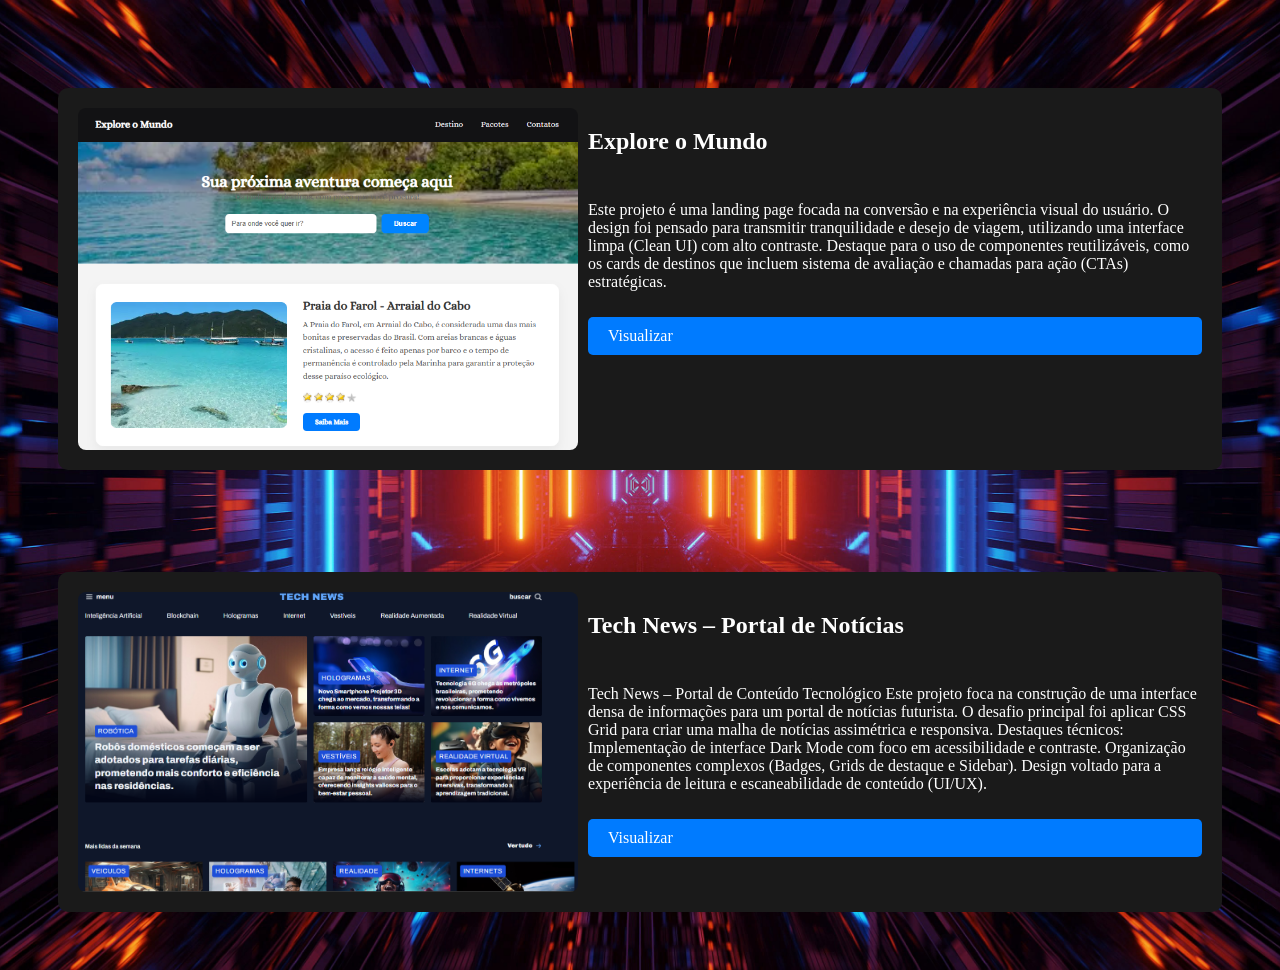
==== projetos.html @ 8f605c96 "iniacilização e finalização da parte interna do "meus projetos"" ====
<!DOCTYPE html>
<html lang="pt-br">
<head>
  <meta charset="UTF-8">
  <meta name="viewport" content="width=device-width, initial-scale=1.0">
  <link rel="stylesheet" href="viagens.css">  <!-- Link para o CSS -->
  <title>Meus Projetos</title>
</head>
<body class="pag-projetos">
  <section class="container-projetos">
    <div class="card-projetos">
      <img src="imagens/img-projeto-1.png" alt="Projeto Explore o Mundo" class="img-mg">
      <div class="texto">
        <h2>Explore o Mundo</h2>
        <p>Este projeto é uma landing page focada na conversão e na experiência visual do usuário. O design foi pensado para transmitir tranquilidade e desejo de viagem, utilizando uma interface limpa (Clean UI) com alto contraste. Destaque para o uso de componentes reutilizáveis, como os cards de destinos que incluem sistema de avaliação e chamadas para ação (CTAs) estratégicas.</p>
        <a href="https://jhonata-dev0.github.io/desafio-rockseat/" class="botao-ver">Visualizar</a>
      </div>
    </div>
<p></p>
   <div class="card-projetos">
      <img src="imagens/proj.technews.png" alt="Portal de Notícias" class="img-mg">
      <div class="texto">
        <h2>Tech News – Portal de Notícias</h2>
        <p>Tech News – Portal de Conteúdo Tecnológico

Este projeto foca na construção de uma interface densa de informações para um portal de notícias futurista. O desafio principal foi aplicar CSS Grid para criar uma malha de notícias assimétrica e responsiva.

Destaques técnicos:

Implementação de interface Dark Mode com foco em acessibilidade e contraste.

Organização de componentes complexos (Badges, Grids de destaque e Sidebar).

Design voltado para a experiência de leitura e escaneabilidade de conteúdo (UI/UX).</p>
        <a href="https://jhonata-dev0.github.io/portal-noticias/" class="botao-ver">Visualizar</a>
      </div>
    </div>
  </section>
</body>
</html>
---- viagens.css ----
body.pag-projetos {
  background-image: url(imagens/fundo-2pag.jpg);
  background-size: cover;
  background-position: center;
  background-repeat: no-repeat;
  min-height: 100vh;


}
.container-projetos {
  display: flex;
  flex-wrap: wrap;
  justify-content: start;
  gap: 20px;
  padding: 50px;
}

.card-projetos {
  display: flex;
  gap: 10px;
  margin-top: 30px;
  background-color: #1a1a1a;
  padding: 20px;
  border-radius: 10px;
}

.img-mg {
  width: 500px;
  height: auto;
  border-radius: 8px;
}

.texto {
  display: flex;
  flex-direction: column;
  gap: 10px;
  color: white;
}
.botao-ver {
    background-color: #007bff; 
    color: white;            
    border: none;
    border-radius: 5px;      
    padding: 10px 20px;       
    text-decoration: none;    
  align-items: center;
justify-content: center;
    display: inline-block;}
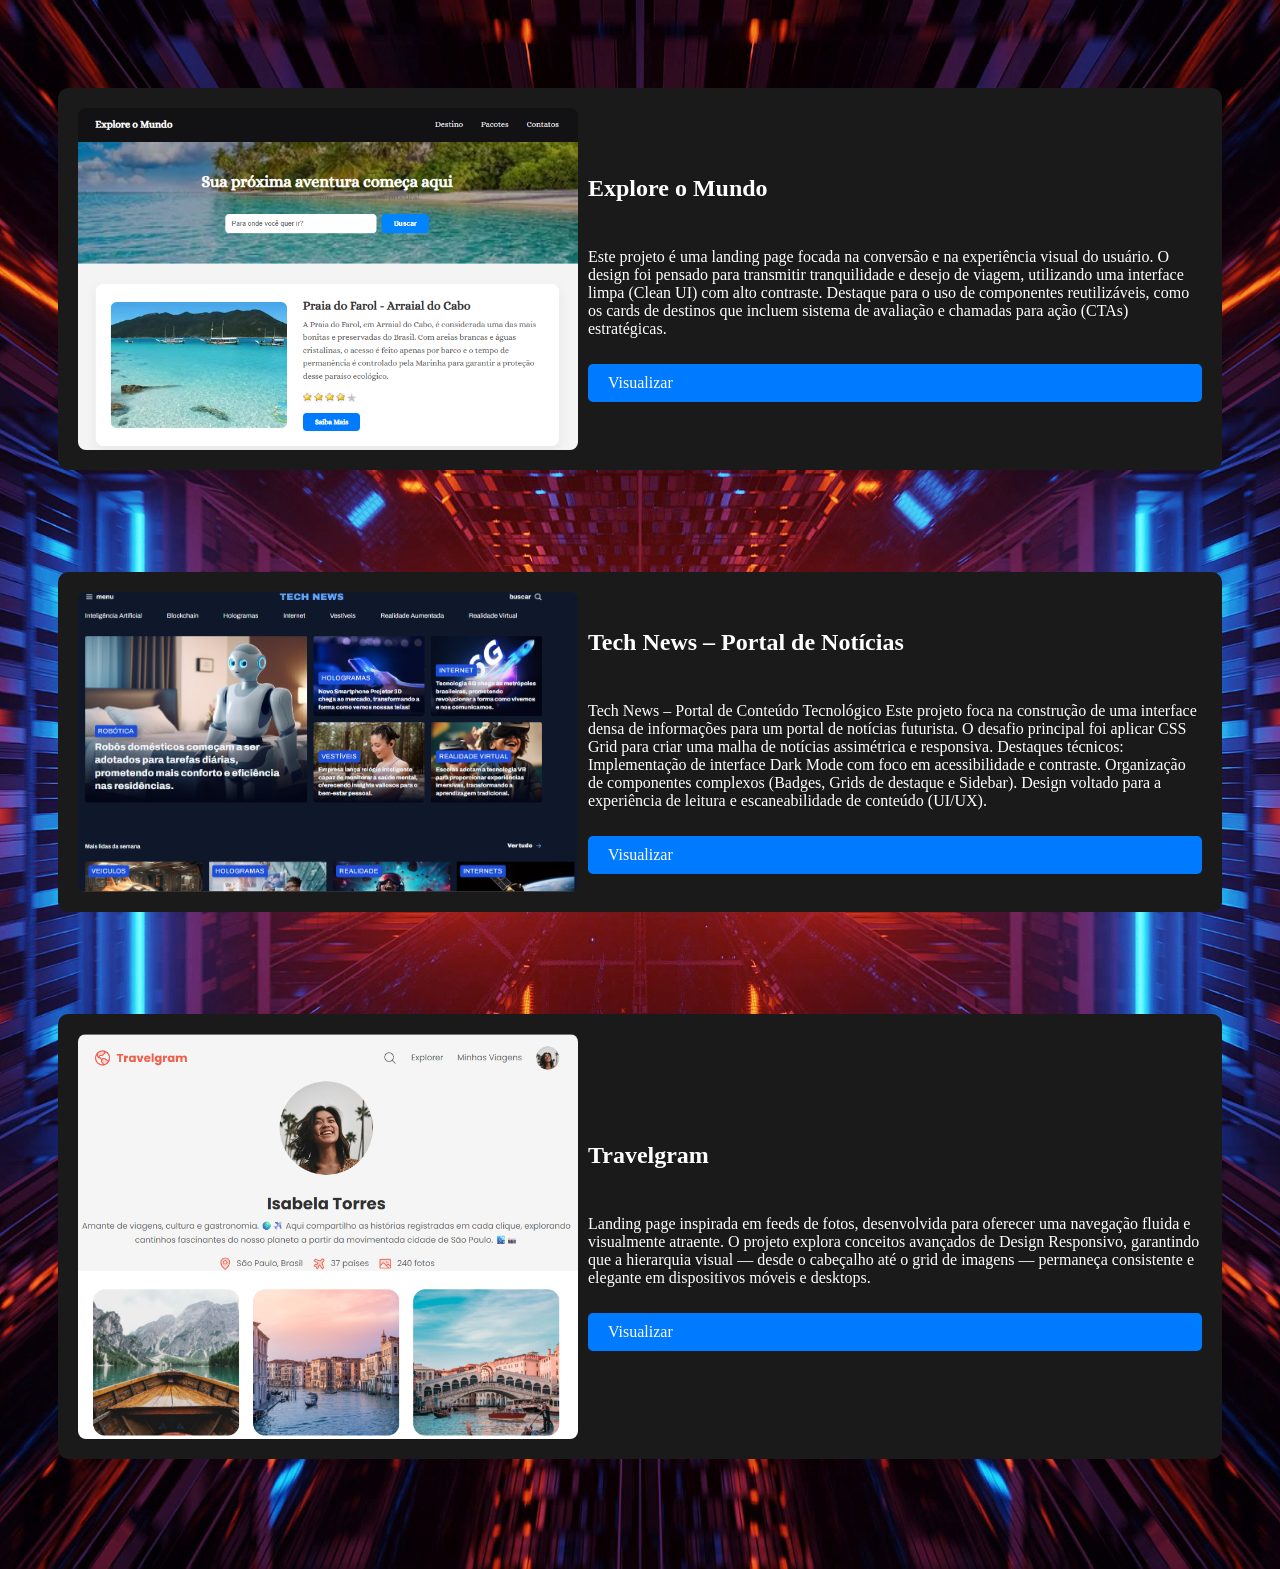
==== commit d152b9e5: "adicionando projeto travelgram" ====
--- a/projetos.html
+++ b/projetos.html
@@ -35,6 +35,17 @@
         <a href="https://jhonata-dev0.github.io/portal-noticias/" class="botao-ver">Visualizar</a>
       </div>
     </div>
+<p></p>
+    <div class="card-projetos">
+      <img src="imagens/projeto-travelgram.png" alt="Projeto Travelgram" class="img-mg">
+      <div class="texto">
+        <h2>Travelgram</h2>
+        <p>Landing page inspirada em feeds de fotos, desenvolvida para oferecer uma navegação fluida e visualmente atraente. O projeto explora conceitos avançados de Design Responsivo, garantindo que a hierarquia visual — desde o cabeçalho até o grid de imagens — permaneça consistente e elegante em dispositivos móveis e desktops.</p>
+        <a href="https://jhonata-dev0.github.io/travelgram/" class="botao-ver">Visualizar</a>
+      </div> 
+    </div>
+<p></p>
+   
   </section>
 </body>
 </html>
--- a/viagens.css
+++ b/viagens.css
@@ -16,6 +16,7 @@
 }
 
 .card-projetos {
+  align-items: center;
   display: flex;
   gap: 10px;
   margin-top: 30px;
@@ -25,7 +26,7 @@
 }
 
 .img-mg {
-  width: 500px;
+  width: 50%;
   height: auto;
   border-radius: 8px;
 }
@@ -45,4 +46,42 @@
     text-decoration: none;    
   align-items: center;
 justify-content: center;
-    display: inline-block;}+    display: inline-block;}
+
+    @media (max-width: 768px) {
+  .container-projetos {
+    padding: 20px;  
+    gap: 10px;      
+  }
+  .card-projetos {
+    flex-direction: column;  
+    align-items: center;   
+    gap: 15px;
+    padding: 15px;
+  }
+  .img-mg {
+    width: 100%;  
+    max-width: 300px; 
+  }
+  .texto {
+    text-align: center;  
+  }
+  .botao-ver {
+    padding: 8px 16px;  
+  }
+}
+
+@media (min-width: 769px) and (max-width: 1024px) {
+  .img-mg {
+    width: 300px;  /* Tamanho médio para tablets */
+  }
+  .container-projetos {
+    padding: 30px;
+  }
+}
+
+@media (min-width: 1025px) {
+  .img-mg {
+    width: 500px;  /* Mantém grande em desktop */
+  }
+}
